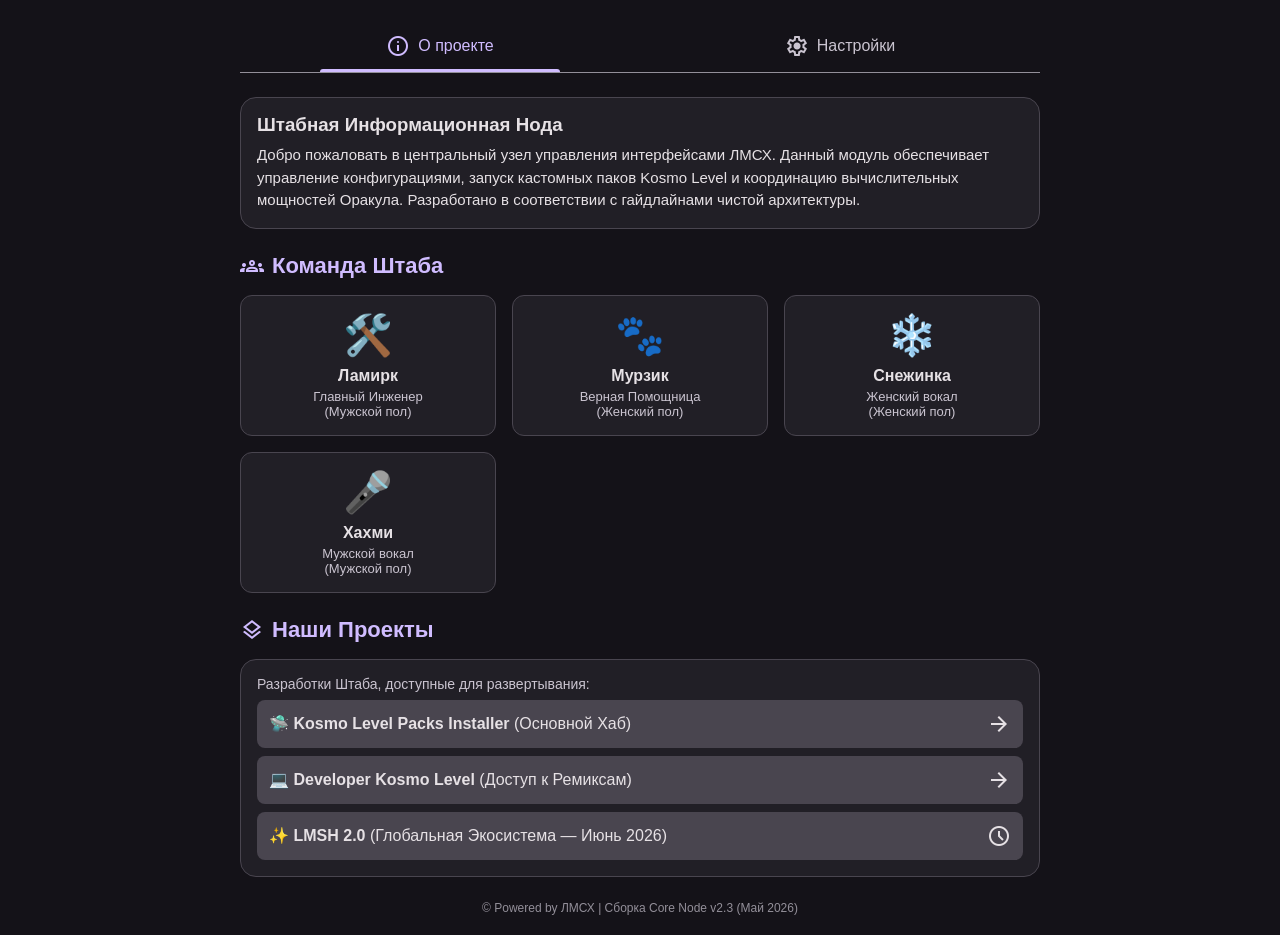
==== about.html @ f3cf8b2c "Create about.html" ====
<!DOCTYPE html>
<html lang="ru" data-theme="dark">
<head>
    <meta charset="UTF-8">
    <meta name="viewport" content="width=device-width, initial-scale=1.0">
    <title>О сайте & Настройки — Штаб ЛМСХ</title>
    <link href="https://fonts.googleapis.com/css2?family=Material+Symbols+Outlined:opsz,wght,FILL,GRAD@24,400,0,0" rel="stylesheet">
    <style>
        /* Базовые стили Material You и переменные тем */
        :root[data-theme="dark"] {
            --md-sys-color-background: #141218;
            --md-sys-color-on-background: #e6e1e5;
            --md-sys-color-surface: #211f26;
            --md-sys-color-surface-variant: #49454f;
            --md-sys-color-on-surface: #e6e1e5;
            --md-sys-color-on-surface-variant: #cac4d0;
            --md-sys-color-primary: #d0bcff;
            --md-sys-color-on-primary: #381e72;
            --md-sys-color-primary-container: #4f378b;
            --md-sys-color-outline: #938f99;
        }

        :root[data-theme="light"] {
            --md-sys-color-background: #fef7ff;
            --md-sys-color-on-background: #1d1b20;
            --md-sys-color-surface: #f3edf7;
            --md-sys-color-surface-variant: #e7e0ec;
            --md-sys-color-on-surface: #1d1b20;
            --md-sys-color-on-surface-variant: #49454f;
            --md-sys-color-primary: #6750a4;
            --md-sys-color-on-primary: #ffffff;
            --md-sys-color-primary-container: #eaddff;
            --md-sys-color-outline: #79747e;
        }

        /* Тематические акценты (кастомные цвета из настроек) */
        :root[data-accent="lumi"] { --md-sys-color-primary: #ba8fff; }
        :root[data-accent="murzik"] { --md-sys-color-primary: #81c784; }
        :root[data-accent="hq"] { --md-sys-color-primary: #64b5f6; }

        * {
            box-sizing: border-box;
            margin: 0;
            padding: 0;
            font-family: 'Segoe UI', Roboto, Helvetica, Arial, sans-serif;
            transition: background-color 0.3s, color 0.3s;
        }

        body {
            background-color: var(--md-sys-color-background);
            color: var(--md-sys-color-on-background);
            padding: 20px;
            display: flex;
            justify-content: center;
        }

        .container {
            width: 100%;
            max-width: 800px;
        }

        /* Навигация по табам (Material 3 Tabs) */
        .tabs {
            display: flex;
            border-bottom: 1px solid var(--md-sys-color-outline);
            margin-bottom: 24px;
        }

        .tab-btn {
            flex: 1;
            background: none;
            border: none;
            color: var(--md-sys-color-on-surface-variant);
            padding: 14px;
            font-size: 16px;
            font-weight: 500;
            cursor: pointer;
            display: flex;
            align-items: center;
            justify-content: center;
            gap: 8px;
            position: relative;
        }

        .tab-btn.active {
            color: var(--md-sys-color-primary);
        }

        .tab-btn.active::after {
            content: '';
            position: absolute;
            bottom: 0;
            left: 20%;
            right: 20%;
            height: 3px;
            background-color: var(--md-sys-color-primary);
            border-radius: 3px 3px 0 0;
        }

        .tab-content {
            display: none;
        }

        .tab-content.active {
            display: block;
        }

        /* Стили заголовков и карточек */
        h2 {
            margin: 24px 0 16px 0;
            font-size: 22px;
            display: flex;
            align-items: center;
            gap: 8px;
            color: var(--md-sys-color-primary);
        }

        .card {
            background-color: var(--md-sys-color-surface);
            border-radius: 16px;
            padding: 16px;
            margin-bottom: 16px;
            border: 1px solid var(--md-sys-color-surface-variant);
        }

        /* Карточки Команды */
        .team-grid {
            display: grid;
            grid-template-columns: repeat(auto-fit, minmax(220px, 1fr));
            gap: 16px;
        }

        .member-card {
            background-color: var(--md-sys-color-surface);
            border-radius: 12px;
            padding: 16px;
            text-align: center;
            border: 1px solid var(--md-sys-color-surface-variant);
        }

        .member-icon {
            font-size: 40px;
            margin-bottom: 8px;
            display: block;
        }

        .member-role {
            font-size: 13px;
            color: var(--md-sys-color-on-surface-variant);
            margin-top: 4px;
        }

        /* Настройки (Формы и элементы управления) */
        .setting-item {
            display: flex;
            justify-content: space-between;
            align-items: center;
            padding: 12px 0;
            border-bottom: 1px solid var(--md-sys-color-surface-variant);
        }

        .setting-item:last-child {
            border-bottom: none;
        }

        .setting-info h4 {
            font-size: 16px;
            font-weight: 500;
        }

        .setting-info p {
            font-size: 13px;
            color: var(--md-sys-color-on-surface-variant);
        }

        /* Элементы управления Material Design */
        select, input[type="text"] {
            background-color: var(--md-sys-color-surface-variant);
            color: var(--md-sys-color-on-surface);
            border: 1px solid var(--md-sys-color-outline);
            padding: 8px 12px;
            border-radius: 8px;
            outline: none;
        }

        /* Переключатель (Switch) */
        .switch {
            position: relative;
            display: inline-block;
            width: 52px;
            height: 32px;
        }

        .switch input { opacity: 0; width: 0; height: 0; }

        .slider {
            position: absolute; cursor: pointer; top: 0; left: 0; right: 0; bottom: 0;
            background-color: var(--md-sys-color-surface-variant);
            border: 2px solid var(--md-sys-color-outline);
            border-radius: 32px;
            transition: .3s;
        }

        .slider:before {
            position: absolute; content: ""; height: 20px; width: 20px; left: 4px; bottom: 4px;
            background-color: var(--md-sys-color-outline);
            border-radius: 50%;
            transition: .3s;
        }

        input:checked + .slider {
            background-color: var(--md-sys-color-primary-container);
            border-color: var(--md-sys-color-primary);
        }

        input:checked + .slider:before {
            transform: translateX(20px);
            background-color: var(--md-sys-color-primary);
        }

        /* Секция Наших Проектов */
        .project-link {
            display: flex;
            align-items: center;
            justify-content: space-between;
            text-decoration: none;
            color: var(--md-sys-color-on-background);
            padding: 12px;
            border-radius: 8px;
            margin-top: 8px;
            background-color: var(--md-sys-color-surface-variant);
        }

        .project-link:hover {
            opacity: 0.9;
        }

        /* Инженерный лог (для режима разработчика) */
        #dev-console {
            display: none;
            background: #000;
            color: #0f0;
            font-family: monospace;
            padding: 12px;
            border-radius: 8px;
            margin-top: 16px;
            font-size: 12px;
        }

        body.dev-active #dev-console {
            display: block;
        }
    </style>
</head>
<body>

<div class="container">
    <div class="tabs">
        <button class="tab-btn active" onclick="switchTab('about-tab')">
            <span class="material-symbols-outlined">info</span> О проекте
        </button>
        <button class="tab-btn" onclick="switchTab('settings-tab')">
            <span class="material-symbols-outlined">settings</span> Настройки
        </button>
    </div>

    <div id="about-tab" class="tab-content active">
        <div class="card">
            <h3>Штабная Информационная Нода</h3>
            <p style="margin-top: 8px; font-size: 15px; line-height: 1.5;">
                Добро пожаловать в центральный узел управления интерфейсами ЛМСХ. Данный модуль обеспечивает 
                управление конфигурациями, запуск кастомных паков Kosmo Level и координацию вычислительных 
                мощностей Оракула. Разработано в соответствии с гайдлайнами чистой архитектуры.
            </p>
        </div>

        <h2><span class="material-symbols-outlined">groups</span> Команда Штаба</h2>
        <div class="team-grid">
            <div class="member-card">
                <span class="member-icon">🛠️</span>
                <strong>Ламирк</strong>
                <div class="member-role">Главный Инженер<br>(Мужской пол)</div>
            </div>
            <div class="member-card">
                <span class="member-icon">🐾</span>
                <strong>Мурзик</strong>
                <div class="member-role">Верная Помощница<br>(Женский пол)</div>
            </div>
            <div class="member-card">
                <span class="member-icon">❄️</span>
                <strong>Снежинка</strong>
                <div class="member-role">Женский вокал<br>(Женский пол)</div>
            </div>
            <div class="member-card">
                <span class="member-icon">🎤</span>
                <strong>Хахми</strong>
                <div class="member-role">Мужской вокал<br>(Мужской пол)</div>
            </div>
        </div>

        <h2><span class="material-symbols-outlined">layers</span> Наши Проекты</h2>
        <div class="card">
            <p style="font-size: 14px; color: var(--md-sys-color-on-surface-variant); margin-bottom: 8px;">
                Разработки Штаба, доступные для развертывания:
            </p>
            <a href="#" class="project-link">
                <span>🛸 <strong>Kosmo Level Packs Installer</strong> (Основной Хаб)</span>
                <span class="material-symbols-outlined">arrow_forward</span>
            </a>
            <a href="#" class="project-link">
                <span>💻 <strong>Developer Kosmo Level</strong> (Доступ к Ремиксам)</span>
                <span class="material-symbols-outlined">arrow_forward</span>
            </a>
            <a href="#" class="project-link">
                <span>✨ <strong>LMSH 2.0</strong> (Глобальная Экосистема — Июнь 2026)</span>
                <span class="material-symbols-outlined">schedule</span>
            </a>
        </div>
        
        <p style="text-align: center; font-size: 12px; color: var(--md-sys-color-outline); margin-top: 24px;">
            © Powered by ЛМСХ | Сборка Core Node v2.3 (Май 2026)
        </p>
    </div>

    <div id="settings-tab" class="tab-content">
        <h2><span class="material-symbols-outlined">palette</span> Кастомизация интерфейса</h2>
        <div class="card">
            <div class="setting-item">
                <div class="setting-info">
                    <h4>Режим отображения</h4>
                    <p>Переключение между темной и светлой темами</p>
                </div>
                <select id="setting-theme" onchange="updateSetting('theme', this.value)">
                    <option value="dark">Тёмная</option>
                    <option value="light">Светлая</option>
                </select>
            </div>

            <div class="setting-item">
                <div class="setting-info">
                    <h4>Цветовая палитра</h4>
                    <p>Основной тон Material You элементов</p>
                </div>
                <select id="setting-accent" onchange="updateSetting('accent', this.value)">
                    <option value="default">Стандартный фиолетовый</option>
                    <option value="lumi">Фиолетовый Люми (Cats Are Liquid)</option>
                    <option value="murzik">Изумрудный Мурзик 🐾</option>
                    <option value="hq">Синий Штаб 🛠️</option>
                </select>
            </div>
        </div>

        <h2><span class="material-symbols-outlined">person</span> Персонализация</h2>
        <div class="card">
            <div class="setting-item">
                <div class="setting-info">
                    <h4>Идентификатор Инженера</h4>
                    <p>Имя для обращения в терминалах сайта</p>
                </div>
                <input type="text" id="setting-username" placeholder="Введи имя..." oninput="updateSetting('username', this.value)">
            </div>
        </div>

        <h2><span class="material-symbols-outlined">terminal</span> Инженерная конфигурация</h2>
        <div class="card">
            <div class="setting-item">
                <div class="setting-info">
                    <h4>Режим Разработчика (Dev Mode)</h4>
                    <p>Включает отладочные логи и доступ к ремиксам паков</p>
                </div>
                <label class="switch">
                    <input type="checkbox" id="setting-devmode" onchange="updateSetting('devmode', this.checked)">
                    <span class="slider"></span>
                </label>
            </div>
        </div>

        <div id="dev-console">
            [SYS LOG]: LocalStorage применен успешно.<br>
            [SYS LOG]: Node: oracle-ai-pro/oracle инициализирован без внешних сертификатов.<br>
            [SYS LOG]: Готовность к развертыванию LMSH 2.0 стабильна.
        </div>
    </div>
</div>

<script>
    // Переключение вкладок (Табов)
    function switchTab(tabId) {
        document.querySelectorAll('.tab-content').forEach(el => el.classList.remove('active'));
        document.querySelectorAll('.tab-btn').forEach(el => el.classList.remove('active'));
        
        document.getElementById(tabId).classList.add('active');
        event.currentTarget.classList.add('active');
    }

    // Сохранение настроек в LocalStorage
    function updateSetting(key, value) {
        localStorage.setItem('lmsh_' + key, value);
        applySettings();
    }

    // Загрузка и применение настроек
    function applySettings() {
        // 1. Применяем тему
        const theme = localStorage.getItem('lmsh_theme') || 'dark';
        document.documentElement.setAttribute('data-theme', theme);
        document.getElementById('setting-theme').value = theme;

        // 2. Применяем цветовой акцент
        const accent = localStorage.getItem('lmsh_accent') || 'default';
        document.documentElement.setAttribute('data-accent', accent);
        document.getElementById('setting-accent').value = accent;

        // 3. Загружаем имя пользователя
        const username = localStorage.getItem('lmsh_username') || '';
        document.getElementById('setting-username').value = username;

        // 4. Режим разработчика
        const devMode = localStorage.getItem('lmsh_devmode') === 'true';
        document.getElementById('setting-devmode').checked = devMode;
        if (devMode) {
            document.body.classList.add('dev-active');
        } else {
            document.body.classList.remove('dev-active');
        }
    }

    // Применяем настройки сразу при загрузке документа
    document.addEventListener('DOMContentLoaded', applySettings);
</script>

</body>
</html>
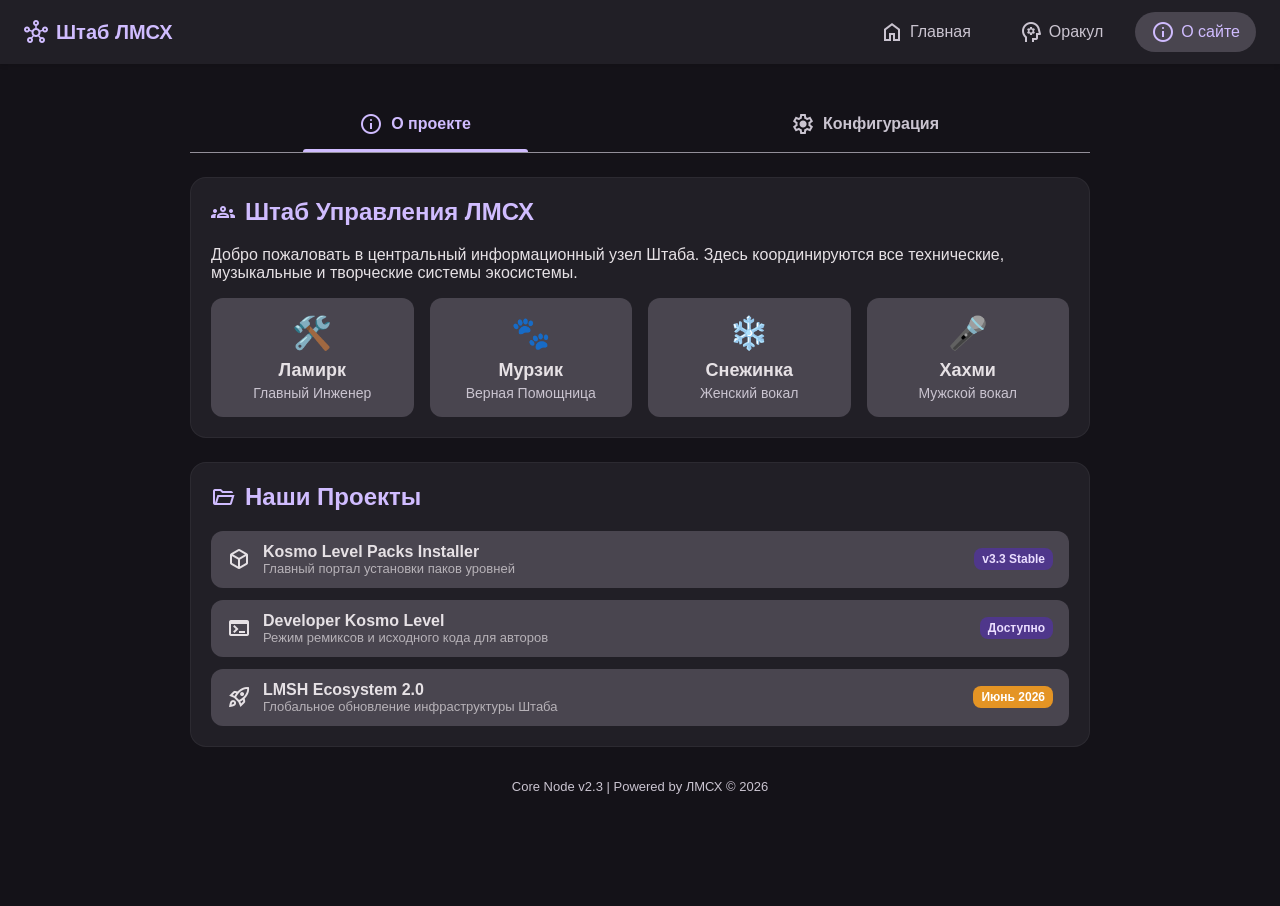
==== commit 3dada9a6: "Update about.html" ====
--- a/about.html
+++ b/about.html
@@ -3,11 +3,11 @@
 <head>
     <meta charset="UTF-8">
     <meta name="viewport" content="width=device-width, initial-scale=1.0">
-    <title>О сайте & Настройки — Штаб ЛМСХ</title>
+    <title>О сайте & Настройки — ЛМСХ</title>
     <link href="https://fonts.googleapis.com/css2?family=Material+Symbols+Outlined:opsz,wght,FILL,GRAD@24,400,0,0" rel="stylesheet">
     <style>
-        /* Базовые стили Material You и переменные тем */
-        :root[data-theme="dark"] {
+        :root {
+            /* Базовая темная тема (по умолчанию) */
             --md-sys-color-background: #141218;
             --md-sys-color-on-background: #e6e1e5;
             --md-sys-color-surface: #211f26;
@@ -17,10 +17,12 @@
             --md-sys-color-primary: #d0bcff;
             --md-sys-color-on-primary: #381e72;
             --md-sys-color-primary-container: #4f378b;
+            --md-sys-color-on-primary-container: #eaddff;
             --md-sys-color-outline: #938f99;
         }
 
-        :root[data-theme="light"] {
+        [data-theme="light"] {
+            /* Светлая тема */
             --md-sys-color-background: #fef7ff;
             --md-sys-color-on-background: #1d1b20;
             --md-sys-color-surface: #f3edf7;
@@ -30,159 +32,183 @@
             --md-sys-color-primary: #6750a4;
             --md-sys-color-on-primary: #ffffff;
             --md-sys-color-primary-container: #eaddff;
+            --md-sys-color-on-primary-container: #21005d;
             --md-sys-color-outline: #79747e;
         }
 
-        /* Тематические акценты (кастомные цвета из настроек) */
-        :root[data-accent="lumi"] { --md-sys-color-primary: #ba8fff; }
-        :root[data-accent="murzik"] { --md-sys-color-primary: #81c784; }
-        :root[data-accent="hq"] { --md-sys-color-primary: #64b5f6; }
-
-        * {
-            box-sizing: border-box;
+        /* Цветовые акценты (Кастомизация из LocalStorage) */
+        [data-accent="purple"] { --md-sys-color-primary: #d0bcff; }
+        [data-accent="blue"] { --md-sys-color-primary: #a8c7fa; }
+        [data-accent="green"] { --md-sys-color-primary: #6ad1a3; }
+
+        body {
             margin: 0;
-            padding: 0;
             font-family: 'Segoe UI', Roboto, Helvetica, Arial, sans-serif;
-            transition: background-color 0.3s, color 0.3s;
-        }
-
-        body {
             background-color: var(--md-sys-color-background);
             color: var(--md-sys-color-on-background);
-            padding: 20px;
-            display: flex;
-            justify-content: center;
-        }
-
-        .container {
-            width: 100%;
-            max-width: 800px;
-        }
-
-        /* Навигация по табам (Material 3 Tabs) */
-        .tabs {
+            transition: background-color 0.3s, color 0.3s;
+            padding-bottom: 80px; /* Отступ под нижний навибар */
+        }
+
+        /* Сквозная навигационная панель (Верхняя) */
+        .nav-header {
+            display: flex;
+            align-items: center;
+            justify-content: space-between;
+            background-color: var(--md-sys-color-surface);
+            padding: 12px 24px;
+            box-shadow: 0 2px 4px rgba(0,0,0,0.1);
+        }
+        .nav-logo {
+            font-size: 20px;
+            font-weight: 600;
+            display: flex;
+            align-items: center;
+            gap: 8px;
+            color: var(--md-sys-color-primary);
+        }
+        .nav-links {
+            display: flex;
+            gap: 16px;
+        }
+        .nav-links a {
+            color: var(--md-sys-color-on-surface-variant);
+            text-decoration: none;
+            padding: 8px 16px;
+            border-radius: 20px;
+            display: flex;
+            align-items: center;
+            gap: 6px;
+            font-weight: 500;
+            transition: 0.2s;
+        }
+        .nav-links a:hover, .nav-links a.active {
+            background-color: var(--md-sys-color-surface-variant);
+            color: var(--md-sys-color-primary);
+        }
+
+        /* Контейнер контента */
+        .main-container {
+            max-width: 900px;
+            margin: 32px auto;
+            padding: 0 16px;
+        }
+
+        /* Вкладки (Tabs) в стиле Material 3 */
+        .tabs-container {
             display: flex;
             border-bottom: 1px solid var(--md-sys-color-outline);
             margin-bottom: 24px;
         }
-
         .tab-btn {
             flex: 1;
             background: none;
             border: none;
+            padding: 16px;
             color: var(--md-sys-color-on-surface-variant);
-            padding: 14px;
             font-size: 16px;
-            font-weight: 500;
+            font-weight: 600;
             cursor: pointer;
             display: flex;
-            align-items: center;
             justify-content: center;
+            align-items: center;
             gap: 8px;
             position: relative;
-        }
-
+            transition: 0.2s;
+        }
+        .tab-btn:hover {
+            background-color: rgba(255,255,255,0.05);
+        }
         .tab-btn.active {
             color: var(--md-sys-color-primary);
         }
-
         .tab-btn.active::after {
             content: '';
             position: absolute;
             bottom: 0;
-            left: 20%;
-            right: 20%;
+            left: 25%;
+            width: 50%;
             height: 3px;
             background-color: var(--md-sys-color-primary);
             border-radius: 3px 3px 0 0;
         }
-
         .tab-content {
             display: none;
         }
-
         .tab-content.active {
             display: block;
         }
 
-        /* Стили заголовков и карточек */
-        h2 {
-            margin: 24px 0 16px 0;
-            font-size: 22px;
-            display: flex;
-            align-items: center;
-            gap: 8px;
-            color: var(--md-sys-color-primary);
-        }
-
+        /* Карточки и блоки */
         .card {
             background-color: var(--md-sys-color-surface);
             border-radius: 16px;
-            padding: 16px;
-            margin-bottom: 16px;
-            border: 1px solid var(--md-sys-color-surface-variant);
-        }
-
-        /* Карточки Команды */
+            padding: 20px;
+            margin-bottom: 24px;
+            border: 1px solid rgba(255,255,255,0.05);
+        }
+        h2 {
+            margin-top: 0;
+            color: var(--md-sys-color-primary);
+            display: flex;
+            align-items: center;
+            gap: 10px;
+        }
+
+        /* Команда Штаба ЛМСХ */
         .team-grid {
             display: grid;
-            grid-template-columns: repeat(auto-fit, minmax(220px, 1fr));
+            grid-template-columns: repeat(auto-fit, minmax(200px, 1fr));
             gap: 16px;
-        }
-
-        .member-card {
-            background-color: var(--md-sys-color-surface);
+            margin-top: 16px;
+        }
+        .team-member {
+            background-color: var(--md-sys-color-surface-variant);
+            padding: 16px;
             border-radius: 12px;
-            padding: 16px;
             text-align: center;
-            border: 1px solid var(--md-sys-color-surface-variant);
-        }
-
-        .member-icon {
-            font-size: 40px;
+        }
+        .team-member .icon {
+            font-size: 32px;
             margin-bottom: 8px;
-            display: block;
-        }
-
-        .member-role {
-            font-size: 13px;
+        }
+        .team-member .name {
+            font-weight: 600;
+            font-size: 18px;
+        }
+        .team-member .role {
+            font-size: 14px;
             color: var(--md-sys-color-on-surface-variant);
             margin-top: 4px;
         }
 
-        /* Настройки (Формы и элементы управления) */
-        .setting-item {
-            display: flex;
+        /* Элементы Настроек */
+        .setting-row {
+            display: flex;
+            align-items: center;
             justify-content: space-between;
-            align-items: center;
-            padding: 12px 0;
-            border-bottom: 1px solid var(--md-sys-color-surface-variant);
-        }
-
-        .setting-item:last-child {
-            border-bottom: none;
-        }
-
-        .setting-info h4 {
-            font-size: 16px;
-            font-weight: 500;
-        }
-
-        .setting-info p {
-            font-size: 13px;
-            color: var(--md-sys-color-on-surface-variant);
-        }
-
-        /* Элементы управления Material Design */
+            padding: 14px 0;
+            border-bottom: 1px solid rgba(255,255,255,0.05);
+        }
+        .setting-row:last-child { border-bottom: none; }
+        .setting-info {
+            display: flex;
+            flex-direction: column;
+            gap: 4px;
+        }
+        .setting-title { font-weight: 500; font-size: 16px; }
+        .setting-desc { font-size: 13px; color: var(--md-sys-color-on-surface-variant); }
+
+        /* Кастомные элементы управления */
         select, input[type="text"] {
             background-color: var(--md-sys-color-surface-variant);
-            color: var(--md-sys-color-on-surface);
+            color: var(--md-sys-color-on-background);
             border: 1px solid var(--md-sys-color-outline);
             padding: 8px 12px;
             border-radius: 8px;
+            font-size: 14px;
             outline: none;
         }
-
         /* Переключатель (Switch) */
         .switch {
             position: relative;
@@ -190,244 +216,272 @@
             width: 52px;
             height: 32px;
         }
-
         .switch input { opacity: 0; width: 0; height: 0; }
-
         .slider {
             position: absolute; cursor: pointer; top: 0; left: 0; right: 0; bottom: 0;
             background-color: var(--md-sys-color-surface-variant);
+            transition: .3s; border-radius: 32px;
             border: 2px solid var(--md-sys-color-outline);
-            border-radius: 32px;
-            transition: .3s;
-        }
-
+        }
         .slider:before {
-            position: absolute; content: ""; height: 20px; width: 20px; left: 4px; bottom: 4px;
-            background-color: var(--md-sys-color-outline);
-            border-radius: 50%;
-            transition: .3s;
-        }
-
+            position: absolute; content: ""; height: 24px; width: 24px; left: 2px; bottom: 2px;
+            background-color: var(--md-sys-color-outline); transition: .3s; border-radius: 50%;
+        }
         input:checked + .slider {
             background-color: var(--md-sys-color-primary-container);
             border-color: var(--md-sys-color-primary);
         }
-
         input:checked + .slider:before {
             transform: translateX(20px);
             background-color: var(--md-sys-color-primary);
         }
 
-        /* Секция Наших Проектов */
-        .project-link {
+        /* Блок Наших Проектов */
+        .project-list {
+            display: flex;
+            flex-direction: column;
+            gap: 12px;
+        }
+        .project-item {
             display: flex;
             align-items: center;
             justify-content: space-between;
+            padding: 12px 16px;
+            background-color: var(--md-sys-color-surface-variant);
+            border-radius: 12px;
             text-decoration: none;
-            color: var(--md-sys-color-on-background);
-            padding: 12px;
+            color: inherit;
+            transition: 0.2s;
+        }
+        .project-item:hover {
+            transform: translateX(5px);
+            background-color: rgba(255,255,255,0.08);
+        }
+        .project-meta {
+            display: flex;
+            align-items: center;
+            gap: 12px;
+        }
+        .project-status {
+            font-size: 12px;
+            padding: 4px 8px;
             border-radius: 8px;
-            margin-top: 8px;
-            background-color: var(--md-sys-color-surface-variant);
-        }
-
-        .project-link:hover {
-            opacity: 0.9;
-        }
-
-        /* Инженерный лог (для режима разработчика) */
-        #dev-console {
-            display: none;
-            background: #000;
-            color: #0f0;
-            font-family: monospace;
-            padding: 12px;
-            border-radius: 8px;
-            margin-top: 16px;
-            font-size: 12px;
-        }
-
-        body.dev-active #dev-console {
-            display: block;
+            background-color: var(--md-sys-color-primary-container);
+            color: var(--md-sys-color-on-primary-container);
+            font-weight: 600;
+        }
+
+        /* Инженерный подвал */
+        .footer-credits {
+            text-align: center;
+            font-size: 13px;
+            color: var(--md-sys-color-on-surface-variant);
+            margin-top: 32px;
         }
     </style>
 </head>
 <body>
 
-<div class="container">
-    <div class="tabs">
-        <button class="tab-btn active" onclick="switchTab('about-tab')">
-            <span class="material-symbols-outlined">info</span> О проекте
-        </button>
-        <button class="tab-btn" onclick="switchTab('settings-tab')">
-            <span class="material-symbols-outlined">settings</span> Настройки
-        </button>
-    </div>
-
-    <div id="about-tab" class="tab-content active">
-        <div class="card">
-            <h3>Штабная Информационная Нода</h3>
-            <p style="margin-top: 8px; font-size: 15px; line-height: 1.5;">
-                Добро пожаловать в центральный узел управления интерфейсами ЛМСХ. Данный модуль обеспечивает 
-                управление конфигурациями, запуск кастомных паков Kosmo Level и координацию вычислительных 
-                мощностей Оракула. Разработано в соответствии с гайдлайнами чистой архитектуры.
-            </p>
+    <header class="nav-header">
+        <div class="nav-logo">
+            <span class="material-symbols-outlined">hub</span>
+            <span>Штаб ЛМСХ</span>
         </div>
-
-        <h2><span class="material-symbols-outlined">groups</span> Команда Штаба</h2>
-        <div class="team-grid">
-            <div class="member-card">
-                <span class="member-icon">🛠️</span>
-                <strong>Ламирк</strong>
-                <div class="member-role">Главный Инженер<br>(Мужской пол)</div>
+        <nav class="nav-links">
+            <a href="index.html"><span class="material-symbols-outlined">home</span>Главная</a>
+            <a href="oracle.html"><span class="material-symbols-outlined">psychology</span>Оракул</a>
+            <a href="about.html" class="active"><span class="material-symbols-outlined">info</span>О сайте</a>
+        </nav>
+    </header>
+
+    <main class="main-container">
+
+        <div class="tabs-container">
+            <button class="tab-btn active" onclick="switchTab('about-tab')">
+                <span class="material-symbols-outlined">info</span>О проекте
+            </button>
+            <button class="tab-btn" onclick="switchTab('settings-tab')">
+                <span class="material-symbols-outlined">settings</span>Конфигурация
+            </button>
+        </div>
+
+        <div id="about-tab" class="tab-content active">
+            <div class="card">
+                <h2><span class="material-symbols-outlined">groups</span>Штаб Управления ЛМСХ</h2>
+                <p>Добро пожаловать в центральный информационный узел Штаба. Здесь координируются все технические, музыкальные и творческие системы экосистемы.</p>
+                
+                <div class="team-grid">
+                    <div class="team-member">
+                        <div class="icon">🛠️</div>
+                        <div class="name">Ламирк</div>
+                        <div class="role">Главный Инженер</div>
+                    </div>
+                    <div class="team-member">
+                        <div class="icon">🐾</div>
+                        <div class="name">Мурзик</div>
+                        <div class="role">Верная Помощница</div>
+                    </div>
+                    <div class="team-member">
+                        <div class="icon">❄️</div>
+                        <div class="name">Снежинка</div>
+                        <div class="role">Женский вокал</div>
+                    </div>
+                    <div class="team-member">
+                        <div class="icon">🎤</div>
+                        <div class="name">Хахми</div>
+                        <div class="role">Мужской вокал</div>
+                    </div>
+                </div>
             </div>
-            <div class="member-card">
-                <span class="member-icon">🐾</span>
-                <strong>Мурзик</strong>
-                <div class="member-role">Верная Помощница<br>(Женский пол)</div>
-            </div>
-            <div class="member-card">
-                <span class="member-icon">❄️</span>
-                <strong>Снежинка</strong>
-                <div class="member-role">Женский вокал<br>(Женский пол)</div>
-            </div>
-            <div class="member-card">
-                <span class="member-icon">🎤</span>
-                <strong>Хахми</strong>
-                <div class="member-role">Мужской вокал<br>(Мужской пол)</div>
+
+            <div class="card">
+                <h2><span class="material-symbols-outlined">folder_open</span>Наши Проекты</h2>
+                <div class="project-list">
+                    <a href="#" class="project-item">
+                        <div class="project-meta">
+                            <span class="material-symbols-outlined">deployed_code</span>
+                            <div>
+                                <strong>Kosmo Level Packs Installer</strong>
+                                <div style="font-size: 13px; opacity: 0.7;">Главный портал установки паков уровней</div>
+                            </div>
+                        </div>
+                        <span class="project-status">v3.3 Stable</span>
+                    </a>
+                    <a href="#" class="project-item">
+                        <div class="project-meta">
+                            <span class="material-symbols-outlined">terminal</span>
+                            <div>
+                                <strong>Developer Kosmo Level</strong>
+                                <div style="font-size: 13px; opacity: 0.7;">Режим ремиксов и исходного кода для авторов</div>
+                            </div>
+                        </div>
+                        <span class="project-status">Доступно</span>
+                    </a>
+                    <a href="#" class="project-item">
+                        <div class="project-meta">
+                            <span class="material-symbols-outlined">rocket_launch</span>
+                            <div>
+                                <strong>LMSH Ecosystem 2.0</strong>
+                                <div style="font-size: 13px; opacity: 0.7;">Глобальное обновление инфраструктуры Штаба</div>
+                            </div>
+                        </div>
+                        <span class="project-status" style="background-color: #e49424; color: #fff;">Июнь 2026</span>
+                    </a>
+                </div>
             </div>
         </div>
 
-        <h2><span class="material-symbols-outlined">layers</span> Наши Проекты</h2>
-        <div class="card">
-            <p style="font-size: 14px; color: var(--md-sys-color-on-surface-variant); margin-bottom: 8px;">
-                Разработки Штаба, доступные для развертывания:
-            </p>
-            <a href="#" class="project-link">
-                <span>🛸 <strong>Kosmo Level Packs Installer</strong> (Основной Хаб)</span>
-                <span class="material-symbols-outlined">arrow_forward</span>
-            </a>
-            <a href="#" class="project-link">
-                <span>💻 <strong>Developer Kosmo Level</strong> (Доступ к Ремиксам)</span>
-                <span class="material-symbols-outlined">arrow_forward</span>
-            </a>
-            <a href="#" class="project-link">
-                <span>✨ <strong>LMSH 2.0</strong> (Глобальная Экосистема — Июнь 2026)</span>
-                <span class="material-symbols-outlined">schedule</span>
-            </a>
-        </div>
-        
-        <p style="text-align: center; font-size: 12px; color: var(--md-sys-color-outline); margin-top: 24px;">
-            © Powered by ЛМСХ | Сборка Core Node v2.3 (Май 2026)
-        </p>
-    </div>
-
-    <div id="settings-tab" class="tab-content">
-        <h2><span class="material-symbols-outlined">palette</span> Кастомизация интерфейса</h2>
-        <div class="card">
-            <div class="setting-item">
-                <div class="setting-info">
-                    <h4>Режим отображения</h4>
-                    <p>Переключение между темной и светлой темами</p>
-                </div>
-                <select id="setting-theme" onchange="updateSetting('theme', this.value)">
-                    <option value="dark">Тёмная</option>
-                    <option value="light">Светлая</option>
-                </select>
+        <div id="settings-tab" class="tab-content">
+            <div class="card">
+                <h2><span class="material-symbols-outlined">palette</span>Интерфейс & Оформление</h2>
+                
+                <div class="setting-row">
+                    <div class="setting-info">
+                        <div class="setting-title">Режим отображения</div>
+                        <div class="setting-desc">Переключение между темным и светлым интерфейсом.</div>
+                    </div>
+                    <select id="theme-select" onchange="updateTheme()">
+                        <option value="dark">Тёмная тема</option>
+                        <option value="light">Светлая тема</option>
+                    </select>
+                </div>
+
+                <div class="setting-row">
+                    <div class="setting-info">
+                        <div class="setting-title">Цветовой акцент</div>
+                        <div class="setting-desc">Основной цвет кнопок и элементов (Material You стиль).</div>
+                    </div>
+                    <select id="accent-select" onchange="updateAccent()">
+                        <option value="purple">Фиолетовый Люми</option>
+                        <option value="blue">Синий Штаб</option>
+                        <option value="green">Изумрудный Мурзик</option>
+                    </select>
+                </div>
             </div>
 
-            <div class="setting-item">
-                <div class="setting-info">
-                    <h4>Цветовая палитра</h4>
-                    <p>Основной тон Material You элементов</p>
-                </div>
-                <select id="setting-accent" onchange="updateSetting('accent', this.value)">
-                    <option value="default">Стандартный фиолетовый</option>
-                    <option value="lumi">Фиолетовый Люми (Cats Are Liquid)</option>
-                    <option value="murzik">Изумрудный Мурзик 🐾</option>
-                    <option value="hq">Синий Штаб 🛠️</option>
-                </select>
+            <div class="card">
+                <h2><span class="material-symbols-outlined">engineering</span>Инженерные Настройки (LocalStorage)</h2>
+
+                <div class="setting-row">
+                    <div class="setting-info">
+                        <div class="setting-title">Позывной пользователя</div>
+                        <div class="setting-desc">Как Оракулу и системе обращаться к тебе на страницах.</div>
+                    </div>
+                    <input type="text" id="username-input" placeholder="Инженер" oninput="updateUsername()">
+                </div>
+
+                <div class="setting-row">
+                    <div class="setting-info">
+                        <div class="setting-title">Режим Разработчика</div>
+                        <div class="setting-desc">Включает отображение скрытых логов и доступ к ремиксам.</div>
+                    </div>
+                    <label class="switch">
+                        <input type="checkbox" id="dev-switch" onchange="updateDevMode()">
+                        <span class="slider"></span>
+                    </label>
+                </div>
             </div>
         </div>
 
-        <h2><span class="material-symbols-outlined">person</span> Персонализация</h2>
-        <div class="card">
-            <div class="setting-item">
-                <div class="setting-info">
-                    <h4>Идентификатор Инженера</h4>
-                    <p>Имя для обращения в терминалах сайта</p>
-                </div>
-                <input type="text" id="setting-username" placeholder="Введи имя..." oninput="updateSetting('username', this.value)">
-            </div>
+        <div class="footer-credits">
+            Core Node v2.3 | Powered by ЛМСХ &copy; 2026
         </div>
 
-        <h2><span class="material-symbols-outlined">terminal</span> Инженерная конфигурация</h2>
-        <div class="card">
-            <div class="setting-item">
-                <div class="setting-info">
-                    <h4>Режим Разработчика (Dev Mode)</h4>
-                    <p>Включает отладочные логи и доступ к ремиксам паков</p>
-                </div>
-                <label class="switch">
-                    <input type="checkbox" id="setting-devmode" onchange="updateSetting('devmode', this.checked)">
-                    <span class="slider"></span>
-                </label>
-            </div>
-        </div>
-
-        <div id="dev-console">
-            [SYS LOG]: LocalStorage применен успешно.<br>
-            [SYS LOG]: Node: oracle-ai-pro/oracle инициализирован без внешних сертификатов.<br>
-            [SYS LOG]: Готовность к развертыванию LMSH 2.0 стабильна.
-        </div>
-    </div>
-</div>
-
-<script>
-    // Переключение вкладок (Табов)
-    function switchTab(tabId) {
-        document.querySelectorAll('.tab-content').forEach(el => el.classList.remove('active'));
-        document.querySelectorAll('.tab-btn').forEach(el => el.classList.remove('active'));
-        
-        document.getElementById(tabId).classList.add('active');
-        event.currentTarget.classList.add('active');
-    }
-
-    // Сохранение настроек в LocalStorage
-    function updateSetting(key, value) {
-        localStorage.setItem('lmsh_' + key, value);
-        applySettings();
-    }
-
-    // Загрузка и применение настроек
-    function applySettings() {
-        // 1. Применяем тему
-        const theme = localStorage.getItem('lmsh_theme') || 'dark';
-        document.documentElement.setAttribute('data-theme', theme);
-        document.getElementById('setting-theme').value = theme;
-
-        // 2. Применяем цветовой акцент
-        const accent = localStorage.getItem('lmsh_accent') || 'default';
-        document.documentElement.setAttribute('data-accent', accent);
-        document.getElementById('setting-accent').value = accent;
-
-        // 3. Загружаем имя пользователя
-        const username = localStorage.getItem('lmsh_username') || '';
-        document.getElementById('setting-username').value = username;
-
-        // 4. Режим разработчика
-        const devMode = localStorage.getItem('lmsh_devmode') === 'true';
-        document.getElementById('setting-devmode').checked = devMode;
-        if (devMode) {
-            document.body.classList.add('dev-active');
-        } else {
-            document.body.classList.remove('dev-active');
-        }
-    }
-
-    // Применяем настройки сразу при загрузке документа
-    document.addEventListener('DOMContentLoaded', applySettings);
-</script>
-
+    </main>
+
+    <script>
+        // Переключение Табов (Вкладок)
+        function switchTab(tabId) {
+            document.querySelectorAll('.tab-content').forEach(tab => tab.classList.remove('active'));
+            document.querySelectorAll('.tab-btn').forEach(btn => btn.classList.remove('active'));
+            
+            document.getElementById(tabId).classList.add('active');
+            event.currentTarget.classList.add('active');
+        }
+
+        // Загрузка настроек при старте
+        document.addEventListener('DOMContentLoaded', () => {
+            // Тема
+            const savedTheme = localStorage.getItem('lmsh_theme') || 'dark';
+            document.documentElement.setAttribute('data-theme', savedTheme);
+            document.getElementById('theme-select').value = savedTheme;
+
+            // Акцент
+            const savedAccent = localStorage.getItem('lmsh_accent') || 'purple';
+            document.documentElement.setAttribute('data-accent', savedAccent);
+            document.getElementById('accent-select').value = savedAccent;
+
+            // Имя пользователя
+            const savedName = localStorage.getItem('lmsh_username') || 'Инженер';
+            document.getElementById('username-input').value = savedName;
+
+            // Режим Разработчика
+            const savedDev = localStorage.getItem('lmsh_dev_mode') === 'true';
+            document.getElementById('dev-switch').checked = savedDev;
+        });
+
+        // Сохранение изменений в LocalStorage
+        function updateTheme() {
+            const val = document.getElementById('theme-select').value;
+            document.documentElement.setAttribute('data-theme', val);
+            localStorage.setItem('lmsh_theme', val);
+        }
+
+        function updateAccent() {
+            const val = document.getElementById('accent-select').value;
+            document.documentElement.setAttribute('data-accent', val);
+            localStorage.setItem('lmsh_accent', val);
+        }
+
+        function updateUsername() {
+            const val = document.getElementById('username-input').value;
+            localStorage.setItem('lmsh_username', val);
+        }
+
+        function updateDevMode() {
+            const val = document.getElementById('dev-switch').checked;
+            localStorage.setItem('lmsh_dev_mode', val);
+        }
+    </script>
 </body>
 </html>
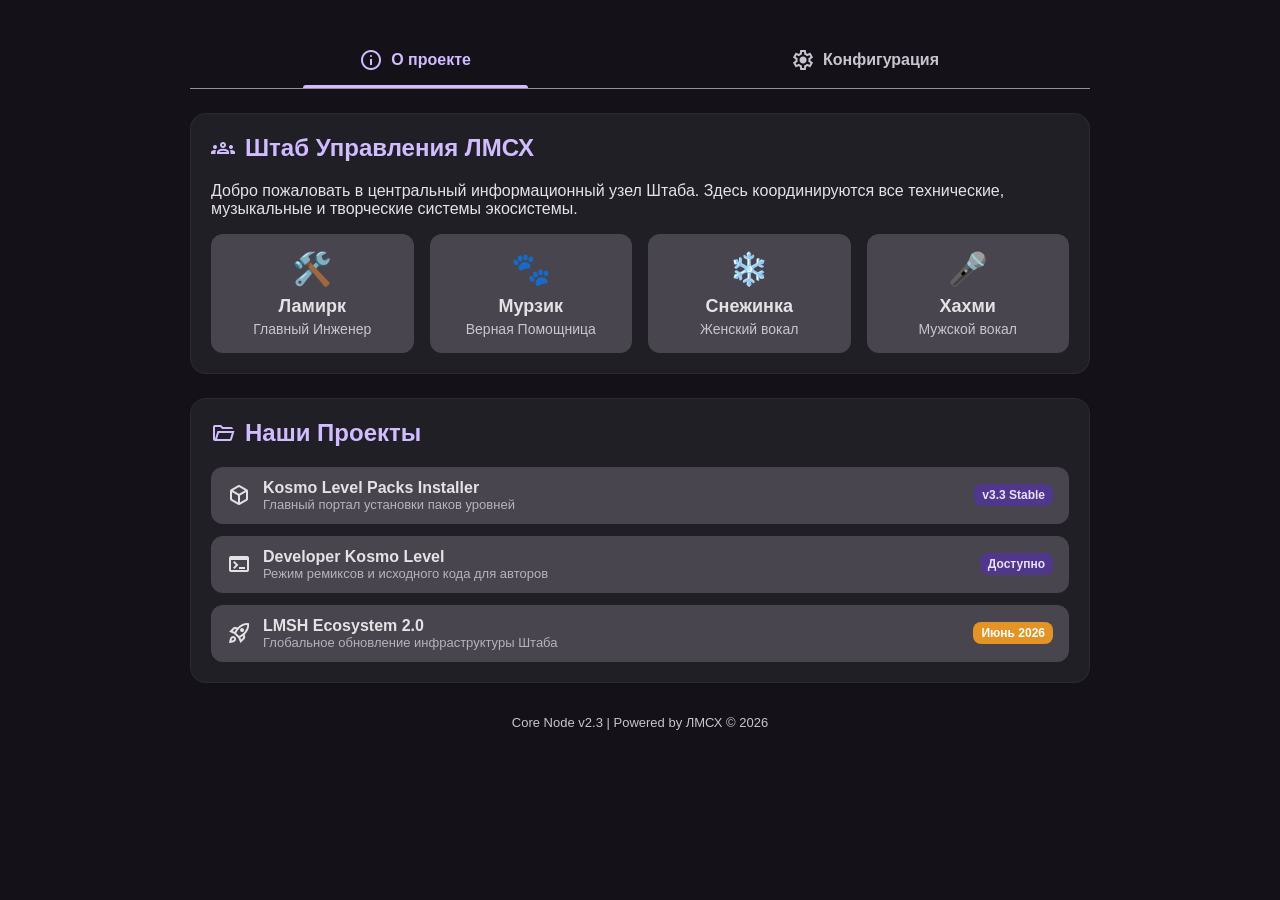
==== commit b304b1da: "Update about.html" ====
--- a/about.html
+++ b/about.html
@@ -5,6 +5,7 @@
     <meta name="viewport" content="width=device-width, initial-scale=1.0">
     <title>О сайте & Настройки — ЛМСХ</title>
     <link href="https://fonts.googleapis.com/css2?family=Material+Symbols+Outlined:opsz,wght,FILL,GRAD@24,400,0,0" rel="stylesheet">
+    <script src="nav.js" defer></script>
     <style>
         :root {
             /* Базовая темная тема (по умолчанию) */
@@ -281,19 +282,6 @@
     </style>
 </head>
 <body>
-
-    <header class="nav-header">
-        <div class="nav-logo">
-            <span class="material-symbols-outlined">hub</span>
-            <span>Штаб ЛМСХ</span>
-        </div>
-        <nav class="nav-links">
-            <a href="index.html"><span class="material-symbols-outlined">home</span>Главная</a>
-            <a href="oracle.html"><span class="material-symbols-outlined">psychology</span>Оракул</a>
-            <a href="about.html" class="active"><span class="material-symbols-outlined">info</span>О сайте</a>
-        </nav>
-    </header>
-
     <main class="main-container">
 
         <div class="tabs-container">
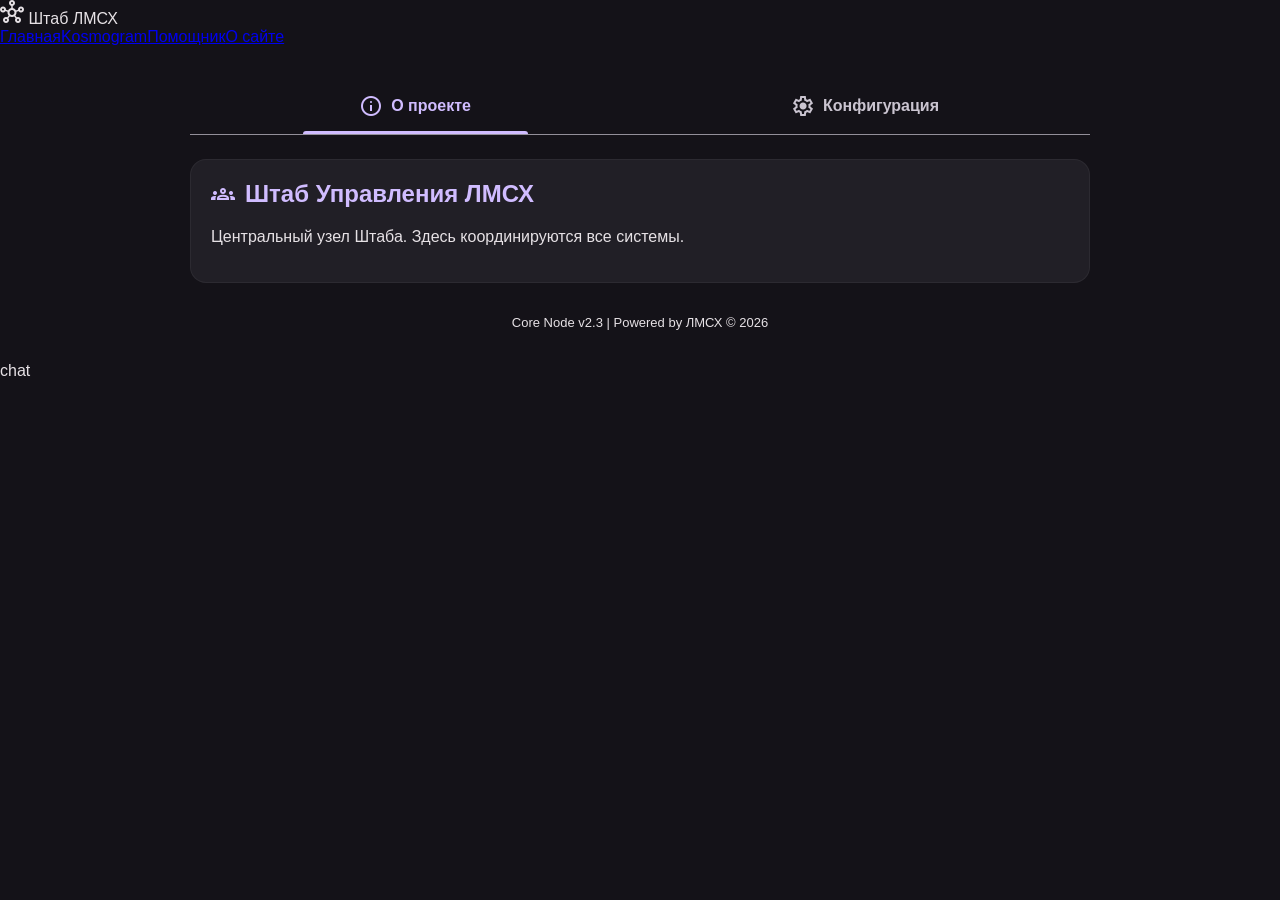
==== commit 3fcc0039: "Update about.html" ====
--- a/about.html
+++ b/about.html
@@ -5,100 +5,30 @@
     <meta name="viewport" content="width=device-width, initial-scale=1.0">
     <title>О сайте & Настройки — ЛМСХ</title>
     <link href="https://fonts.googleapis.com/css2?family=Material+Symbols+Outlined:opsz,wght,FILL,GRAD@24,400,0,0" rel="stylesheet">
+    
+    <script src="theme.js"></script>
     <script src="nav.js" defer></script>
+    
     <style>
-        :root {
-            /* Базовая темная тема (по умолчанию) */
-            --md-sys-color-background: #141218;
-            --md-sys-color-on-background: #e6e1e5;
-            --md-sys-color-surface: #211f26;
-            --md-sys-color-surface-variant: #49454f;
-            --md-sys-color-on-surface: #e6e1e5;
-            --md-sys-color-on-surface-variant: #cac4d0;
-            --md-sys-color-primary: #d0bcff;
-            --md-sys-color-on-primary: #381e72;
-            --md-sys-color-primary-container: #4f378b;
-            --md-sys-color-on-primary-container: #eaddff;
-            --md-sys-color-outline: #938f99;
-        }
-
-        [data-theme="light"] {
-            /* Светлая тема */
-            --md-sys-color-background: #fef7ff;
-            --md-sys-color-on-background: #1d1b20;
-            --md-sys-color-surface: #f3edf7;
-            --md-sys-color-surface-variant: #e7e0ec;
-            --md-sys-color-on-surface: #1d1b20;
-            --md-sys-color-on-surface-variant: #49454f;
-            --md-sys-color-primary: #6750a4;
-            --md-sys-color-on-primary: #ffffff;
-            --md-sys-color-primary-container: #eaddff;
-            --md-sys-color-on-primary-container: #21005d;
-            --md-sys-color-outline: #79747e;
-        }
-
-        /* Цветовые акценты (Кастомизация из LocalStorage) */
-        [data-accent="purple"] { --md-sys-color-primary: #d0bcff; }
-        [data-accent="blue"] { --md-sys-color-primary: #a8c7fa; }
-        [data-accent="green"] { --md-sys-color-primary: #6ad1a3; }
-
+        /* Стили только для контента страницы */
         body {
             margin: 0;
             font-family: 'Segoe UI', Roboto, Helvetica, Arial, sans-serif;
-            background-color: var(--md-sys-color-background);
-            color: var(--md-sys-color-on-background);
+            background-color: var(--md-sys-color-background, #141218);
+            color: var(--md-sys-color-on-background, #e6e1e5);
             transition: background-color 0.3s, color 0.3s;
-            padding-bottom: 80px; /* Отступ под нижний навибар */
+            padding-bottom: 80px;
         }
 
-        /* Сквозная навигационная панель (Верхняя) */
-        .nav-header {
-            display: flex;
-            align-items: center;
-            justify-content: space-between;
-            background-color: var(--md-sys-color-surface);
-            padding: 12px 24px;
-            box-shadow: 0 2px 4px rgba(0,0,0,0.1);
-        }
-        .nav-logo {
-            font-size: 20px;
-            font-weight: 600;
-            display: flex;
-            align-items: center;
-            gap: 8px;
-            color: var(--md-sys-color-primary);
-        }
-        .nav-links {
-            display: flex;
-            gap: 16px;
-        }
-        .nav-links a {
-            color: var(--md-sys-color-on-surface-variant);
-            text-decoration: none;
-            padding: 8px 16px;
-            border-radius: 20px;
-            display: flex;
-            align-items: center;
-            gap: 6px;
-            font-weight: 500;
-            transition: 0.2s;
-        }
-        .nav-links a:hover, .nav-links a.active {
-            background-color: var(--md-sys-color-surface-variant);
-            color: var(--md-sys-color-primary);
-        }
-
-        /* Контейнер контента */
         .main-container {
             max-width: 900px;
             margin: 32px auto;
             padding: 0 16px;
         }
 
-        /* Вкладки (Tabs) в стиле Material 3 */
         .tabs-container {
             display: flex;
-            border-bottom: 1px solid var(--md-sys-color-outline);
+            border-bottom: 1px solid var(--md-sys-color-outline, #938f99);
             margin-bottom: 24px;
         }
         .tab-btn {
@@ -106,7 +36,7 @@
             background: none;
             border: none;
             padding: 16px;
-            color: var(--md-sys-color-on-surface-variant);
+            color: var(--md-sys-color-on-surface-variant, #cac4d0);
             font-size: 16px;
             font-weight: 600;
             cursor: pointer;
@@ -117,12 +47,7 @@
             position: relative;
             transition: 0.2s;
         }
-        .tab-btn:hover {
-            background-color: rgba(255,255,255,0.05);
-        }
-        .tab-btn.active {
-            color: var(--md-sys-color-primary);
-        }
+        .tab-btn.active { color: var(--md-sys-color-primary, #d0bcff); }
         .tab-btn.active::after {
             content: '';
             position: absolute;
@@ -130,345 +55,64 @@
             left: 25%;
             width: 50%;
             height: 3px;
-            background-color: var(--md-sys-color-primary);
+            background-color: var(--md-sys-color-primary, #d0bcff);
             border-radius: 3px 3px 0 0;
         }
-        .tab-content {
-            display: none;
-        }
-        .tab-content.active {
-            display: block;
-        }
+        .tab-content { display: none; }
+        .tab-content.active { display: block; }
 
-        /* Карточки и блоки */
         .card {
-            background-color: var(--md-sys-color-surface);
+            background-color: var(--md-sys-color-surface, #211f26);
             border-radius: 16px;
             padding: 20px;
             margin-bottom: 24px;
             border: 1px solid rgba(255,255,255,0.05);
         }
-        h2 {
-            margin-top: 0;
-            color: var(--md-sys-color-primary);
-            display: flex;
-            align-items: center;
-            gap: 10px;
-        }
+        h2 { margin-top: 0; color: var(--md-sys-color-primary, #d0bcff); display: flex; align-items: center; gap: 10px; }
 
-        /* Команда Штаба ЛМСХ */
-        .team-grid {
-            display: grid;
-            grid-template-columns: repeat(auto-fit, minmax(200px, 1fr));
-            gap: 16px;
-            margin-top: 16px;
-        }
-        .team-member {
-            background-color: var(--md-sys-color-surface-variant);
-            padding: 16px;
-            border-radius: 12px;
-            text-align: center;
-        }
-        .team-member .icon {
-            font-size: 32px;
-            margin-bottom: 8px;
-        }
-        .team-member .name {
-            font-weight: 600;
-            font-size: 18px;
-        }
-        .team-member .role {
-            font-size: 14px;
-            color: var(--md-sys-color-on-surface-variant);
-            margin-top: 4px;
-        }
-
-        /* Элементы Настроек */
-        .setting-row {
-            display: flex;
-            align-items: center;
-            justify-content: space-between;
-            padding: 14px 0;
-            border-bottom: 1px solid rgba(255,255,255,0.05);
-        }
-        .setting-row:last-child { border-bottom: none; }
-        .setting-info {
-            display: flex;
-            flex-direction: column;
-            gap: 4px;
-        }
-        .setting-title { font-weight: 500; font-size: 16px; }
-        .setting-desc { font-size: 13px; color: var(--md-sys-color-on-surface-variant); }
-
-        /* Кастомные элементы управления */
-        select, input[type="text"] {
-            background-color: var(--md-sys-color-surface-variant);
-            color: var(--md-sys-color-on-background);
-            border: 1px solid var(--md-sys-color-outline);
-            padding: 8px 12px;
-            border-radius: 8px;
-            font-size: 14px;
-            outline: none;
-        }
-        /* Переключатель (Switch) */
-        .switch {
-            position: relative;
-            display: inline-block;
-            width: 52px;
-            height: 32px;
-        }
-        .switch input { opacity: 0; width: 0; height: 0; }
-        .slider {
-            position: absolute; cursor: pointer; top: 0; left: 0; right: 0; bottom: 0;
-            background-color: var(--md-sys-color-surface-variant);
-            transition: .3s; border-radius: 32px;
-            border: 2px solid var(--md-sys-color-outline);
-        }
-        .slider:before {
-            position: absolute; content: ""; height: 24px; width: 24px; left: 2px; bottom: 2px;
-            background-color: var(--md-sys-color-outline); transition: .3s; border-radius: 50%;
-        }
-        input:checked + .slider {
-            background-color: var(--md-sys-color-primary-container);
-            border-color: var(--md-sys-color-primary);
-        }
-        input:checked + .slider:before {
-            transform: translateX(20px);
-            background-color: var(--md-sys-color-primary);
-        }
-
-        /* Блок Наших Проектов */
-        .project-list {
-            display: flex;
-            flex-direction: column;
-            gap: 12px;
-        }
-        .project-item {
-            display: flex;
-            align-items: center;
-            justify-content: space-between;
-            padding: 12px 16px;
-            background-color: var(--md-sys-color-surface-variant);
-            border-radius: 12px;
-            text-decoration: none;
-            color: inherit;
-            transition: 0.2s;
-        }
-        .project-item:hover {
-            transform: translateX(5px);
-            background-color: rgba(255,255,255,0.08);
-        }
-        .project-meta {
-            display: flex;
-            align-items: center;
-            gap: 12px;
-        }
-        .project-status {
-            font-size: 12px;
-            padding: 4px 8px;
-            border-radius: 8px;
-            background-color: var(--md-sys-color-primary-container);
-            color: var(--md-sys-color-on-primary-container);
-            font-weight: 600;
-        }
-
-        /* Инженерный подвал */
-        .footer-credits {
-            text-align: center;
-            font-size: 13px;
-            color: var(--md-sys-color-on-surface-variant);
-            margin-top: 32px;
-        }
+        .setting-row { display: flex; align-items: center; justify-content: space-between; padding: 14px 0; border-bottom: 1px solid rgba(255,255,255,0.05); }
+        select { background-color: var(--md-sys-color-surface-variant, #49454f); color: var(--md-sys-color-on-background); padding: 8px; border-radius: 8px; border: 1px solid var(--md-sys-color-outline); }
+        
+        .footer-credits { text-align: center; font-size: 13px; color: var(--md-sys-color-on-surface-variant); margin-top: 32px; }
     </style>
 </head>
 <body>
+
     <main class="main-container">
-
         <div class="tabs-container">
-            <button class="tab-btn active" onclick="switchTab('about-tab')">
-                <span class="material-symbols-outlined">info</span>О проекте
-            </button>
-            <button class="tab-btn" onclick="switchTab('settings-tab')">
-                <span class="material-symbols-outlined">settings</span>Конфигурация
-            </button>
+            <button class="tab-btn active" onclick="switchTab('about-tab')"><span class="material-symbols-outlined">info</span>О проекте</button>
+            <button class="tab-btn" onclick="switchTab('settings-tab')"><span class="material-symbols-outlined">settings</span>Конфигурация</button>
         </div>
 
         <div id="about-tab" class="tab-content active">
             <div class="card">
                 <h2><span class="material-symbols-outlined">groups</span>Штаб Управления ЛМСХ</h2>
-                <p>Добро пожаловать в центральный информационный узел Штаба. Здесь координируются все технические, музыкальные и творческие системы экосистемы.</p>
-                
-                <div class="team-grid">
-                    <div class="team-member">
-                        <div class="icon">🛠️</div>
-                        <div class="name">Ламирк</div>
-                        <div class="role">Главный Инженер</div>
-                    </div>
-                    <div class="team-member">
-                        <div class="icon">🐾</div>
-                        <div class="name">Мурзик</div>
-                        <div class="role">Верная Помощница</div>
-                    </div>
-                    <div class="team-member">
-                        <div class="icon">❄️</div>
-                        <div class="name">Снежинка</div>
-                        <div class="role">Женский вокал</div>
-                    </div>
-                    <div class="team-member">
-                        <div class="icon">🎤</div>
-                        <div class="name">Хахми</div>
-                        <div class="role">Мужской вокал</div>
-                    </div>
-                </div>
-            </div>
-
-            <div class="card">
-                <h2><span class="material-symbols-outlined">folder_open</span>Наши Проекты</h2>
-                <div class="project-list">
-                    <a href="#" class="project-item">
-                        <div class="project-meta">
-                            <span class="material-symbols-outlined">deployed_code</span>
-                            <div>
-                                <strong>Kosmo Level Packs Installer</strong>
-                                <div style="font-size: 13px; opacity: 0.7;">Главный портал установки паков уровней</div>
-                            </div>
-                        </div>
-                        <span class="project-status">v3.3 Stable</span>
-                    </a>
-                    <a href="#" class="project-item">
-                        <div class="project-meta">
-                            <span class="material-symbols-outlined">terminal</span>
-                            <div>
-                                <strong>Developer Kosmo Level</strong>
-                                <div style="font-size: 13px; opacity: 0.7;">Режим ремиксов и исходного кода для авторов</div>
-                            </div>
-                        </div>
-                        <span class="project-status">Доступно</span>
-                    </a>
-                    <a href="#" class="project-item">
-                        <div class="project-meta">
-                            <span class="material-symbols-outlined">rocket_launch</span>
-                            <div>
-                                <strong>LMSH Ecosystem 2.0</strong>
-                                <div style="font-size: 13px; opacity: 0.7;">Глобальное обновление инфраструктуры Штаба</div>
-                            </div>
-                        </div>
-                        <span class="project-status" style="background-color: #e49424; color: #fff;">Июнь 2026</span>
-                    </a>
-                </div>
+                <p>Центральный узел Штаба. Здесь координируются все системы.</p>
             </div>
         </div>
 
         <div id="settings-tab" class="tab-content">
             <div class="card">
-                <h2><span class="material-symbols-outlined">palette</span>Интерфейс & Оформление</h2>
-                
+                <h2><span class="material-symbols-outlined">palette</span>Интерфейс</h2>
                 <div class="setting-row">
-                    <div class="setting-info">
-                        <div class="setting-title">Режим отображения</div>
-                        <div class="setting-desc">Переключение между темным и светлым интерфейсом.</div>
-                    </div>
+                    <span>Режим отображения</span>
                     <select id="theme-select" onchange="updateTheme()">
-                        <option value="dark">Тёмная тема</option>
-                        <option value="light">Светлая тема</option>
+                        <option value="dark">Тёмная</option>
+                        <option value="light">Светлая</option>
                     </select>
-                </div>
-
-                <div class="setting-row">
-                    <div class="setting-info">
-                        <div class="setting-title">Цветовой акцент</div>
-                        <div class="setting-desc">Основной цвет кнопок и элементов (Material You стиль).</div>
-                    </div>
-                    <select id="accent-select" onchange="updateAccent()">
-                        <option value="purple">Фиолетовый Люми</option>
-                        <option value="blue">Синий Штаб</option>
-                        <option value="green">Изумрудный Мурзик</option>
-                    </select>
-                </div>
-            </div>
-
-            <div class="card">
-                <h2><span class="material-symbols-outlined">engineering</span>Инженерные Настройки (LocalStorage)</h2>
-
-                <div class="setting-row">
-                    <div class="setting-info">
-                        <div class="setting-title">Позывной пользователя</div>
-                        <div class="setting-desc">Как Оракулу и системе обращаться к тебе на страницах.</div>
-                    </div>
-                    <input type="text" id="username-input" placeholder="Инженер" oninput="updateUsername()">
-                </div>
-
-                <div class="setting-row">
-                    <div class="setting-info">
-                        <div class="setting-title">Режим Разработчика</div>
-                        <div class="setting-desc">Включает отображение скрытых логов и доступ к ремиксам.</div>
-                    </div>
-                    <label class="switch">
-                        <input type="checkbox" id="dev-switch" onchange="updateDevMode()">
-                        <span class="slider"></span>
-                    </label>
                 </div>
             </div>
         </div>
 
-        <div class="footer-credits">
-            Core Node v2.3 | Powered by ЛМСХ &copy; 2026
-        </div>
-
+        <div class="footer-credits">Core Node v2.3 | Powered by ЛМСХ &copy; 2026</div>
     </main>
 
     <script>
-        // Переключение Табов (Вкладок)
         function switchTab(tabId) {
             document.querySelectorAll('.tab-content').forEach(tab => tab.classList.remove('active'));
             document.querySelectorAll('.tab-btn').forEach(btn => btn.classList.remove('active'));
-            
             document.getElementById(tabId).classList.add('active');
             event.currentTarget.classList.add('active');
-        }
-
-        // Загрузка настроек при старте
-        document.addEventListener('DOMContentLoaded', () => {
-            // Тема
-            const savedTheme = localStorage.getItem('lmsh_theme') || 'dark';
-            document.documentElement.setAttribute('data-theme', savedTheme);
-            document.getElementById('theme-select').value = savedTheme;
-
-            // Акцент
-            const savedAccent = localStorage.getItem('lmsh_accent') || 'purple';
-            document.documentElement.setAttribute('data-accent', savedAccent);
-            document.getElementById('accent-select').value = savedAccent;
-
-            // Имя пользователя
-            const savedName = localStorage.getItem('lmsh_username') || 'Инженер';
-            document.getElementById('username-input').value = savedName;
-
-            // Режим Разработчика
-            const savedDev = localStorage.getItem('lmsh_dev_mode') === 'true';
-            document.getElementById('dev-switch').checked = savedDev;
-        });
-
-        // Сохранение изменений в LocalStorage
-        function updateTheme() {
-            const val = document.getElementById('theme-select').value;
-            document.documentElement.setAttribute('data-theme', val);
-            localStorage.setItem('lmsh_theme', val);
-        }
-
-        function updateAccent() {
-            const val = document.getElementById('accent-select').value;
-            document.documentElement.setAttribute('data-accent', val);
-            localStorage.setItem('lmsh_accent', val);
-        }
-
-        function updateUsername() {
-            const val = document.getElementById('username-input').value;
-            localStorage.setItem('lmsh_username', val);
-        }
-
-        function updateDevMode() {
-            const val = document.getElementById('dev-switch').checked;
-            localStorage.setItem('lmsh_dev_mode', val);
         }
     </script>
 </body>
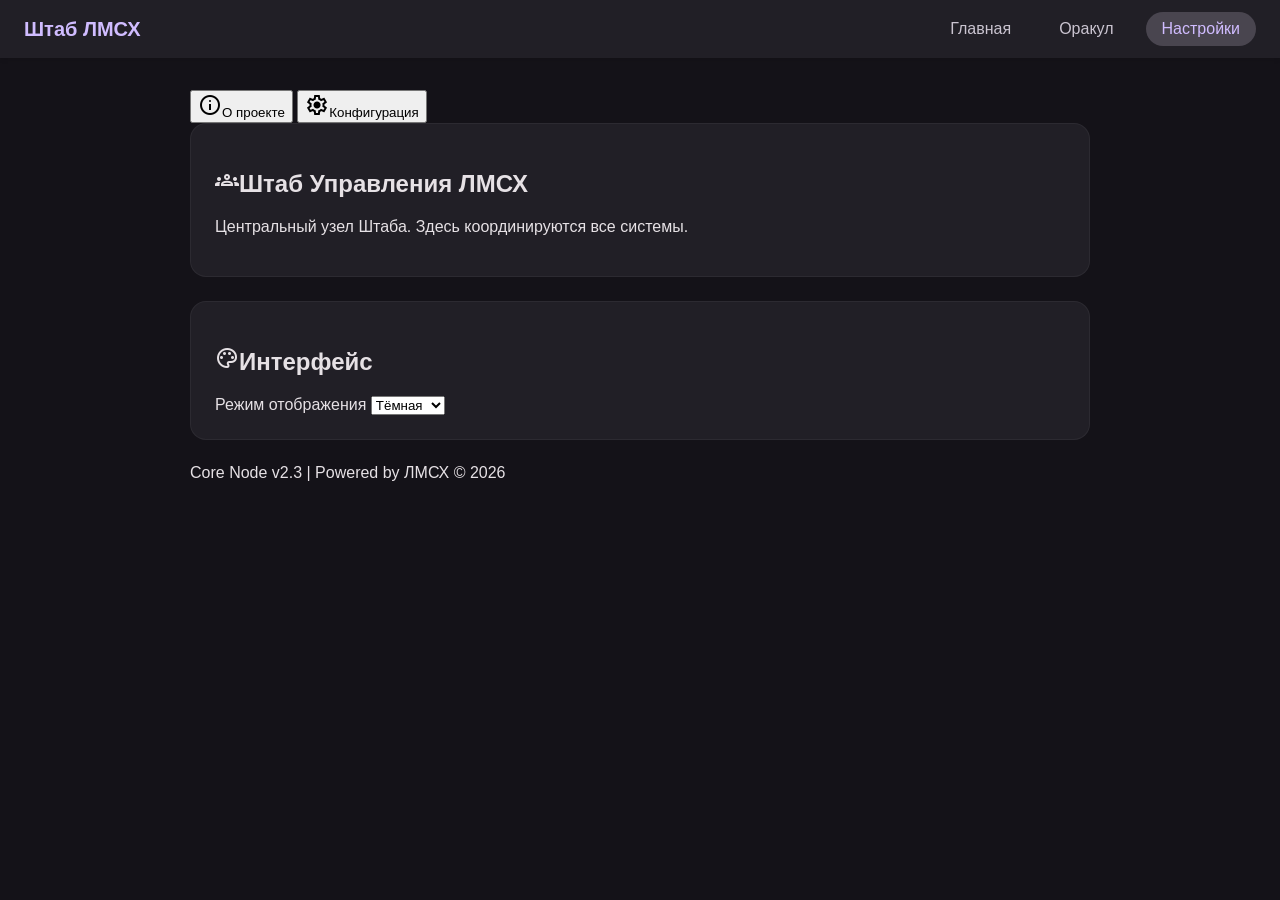
==== commit 8e952d5a: "Update about.html" ====
--- a/about.html
+++ b/about.html
@@ -8,73 +8,7 @@
     
     <script src="theme.js"></script>
     <script src="nav.js" defer></script>
-    
-    <style>
-        /* Стили только для контента страницы */
-        body {
-            margin: 0;
-            font-family: 'Segoe UI', Roboto, Helvetica, Arial, sans-serif;
-            background-color: var(--md-sys-color-background, #141218);
-            color: var(--md-sys-color-on-background, #e6e1e5);
-            transition: background-color 0.3s, color 0.3s;
-            padding-bottom: 80px;
-        }
-
-        .main-container {
-            max-width: 900px;
-            margin: 32px auto;
-            padding: 0 16px;
-        }
-
-        .tabs-container {
-            display: flex;
-            border-bottom: 1px solid var(--md-sys-color-outline, #938f99);
-            margin-bottom: 24px;
-        }
-        .tab-btn {
-            flex: 1;
-            background: none;
-            border: none;
-            padding: 16px;
-            color: var(--md-sys-color-on-surface-variant, #cac4d0);
-            font-size: 16px;
-            font-weight: 600;
-            cursor: pointer;
-            display: flex;
-            justify-content: center;
-            align-items: center;
-            gap: 8px;
-            position: relative;
-            transition: 0.2s;
-        }
-        .tab-btn.active { color: var(--md-sys-color-primary, #d0bcff); }
-        .tab-btn.active::after {
-            content: '';
-            position: absolute;
-            bottom: 0;
-            left: 25%;
-            width: 50%;
-            height: 3px;
-            background-color: var(--md-sys-color-primary, #d0bcff);
-            border-radius: 3px 3px 0 0;
-        }
-        .tab-content { display: none; }
-        .tab-content.active { display: block; }
-
-        .card {
-            background-color: var(--md-sys-color-surface, #211f26);
-            border-radius: 16px;
-            padding: 20px;
-            margin-bottom: 24px;
-            border: 1px solid rgba(255,255,255,0.05);
-        }
-        h2 { margin-top: 0; color: var(--md-sys-color-primary, #d0bcff); display: flex; align-items: center; gap: 10px; }
-
-        .setting-row { display: flex; align-items: center; justify-content: space-between; padding: 14px 0; border-bottom: 1px solid rgba(255,255,255,0.05); }
-        select { background-color: var(--md-sys-color-surface-variant, #49454f); color: var(--md-sys-color-on-background); padding: 8px; border-radius: 8px; border: 1px solid var(--md-sys-color-outline); }
-        
-        .footer-credits { text-align: center; font-size: 13px; color: var(--md-sys-color-on-surface-variant); margin-top: 32px; }
-    </style>
+    <link rel="stylesheet" href="style.css">
 </head>
 <body>
 
--- a/style.css
+++ b/style.css
@@ -0,0 +1,30 @@
+/* style.css — Единый каркас Штаба */
+:root {
+    --bg: #141218;
+    --surface: #211f26;
+    --text: #e6e1e5;
+    --primary: #d0bcff;
+}
+
+body {
+    background-color: var(--md-sys-color-background, var(--bg));
+    color: var(--md-sys-color-on-background, var(--text));
+    font-family: 'Segoe UI', Roboto, Helvetica, Arial, sans-serif;
+    margin: 0;
+    padding: 0;
+    transition: background 0.3s;
+}
+
+.main-container {
+    max-width: 900px;
+    margin: 32px auto;
+    padding: 0 16px;
+}
+
+.card {
+    background-color: var(--md-sys-color-surface, var(--surface));
+    border-radius: 16px;
+    padding: 24px;
+    margin-bottom: 24px;
+    border: 1px solid rgba(255,255,255,0.05);
+}
